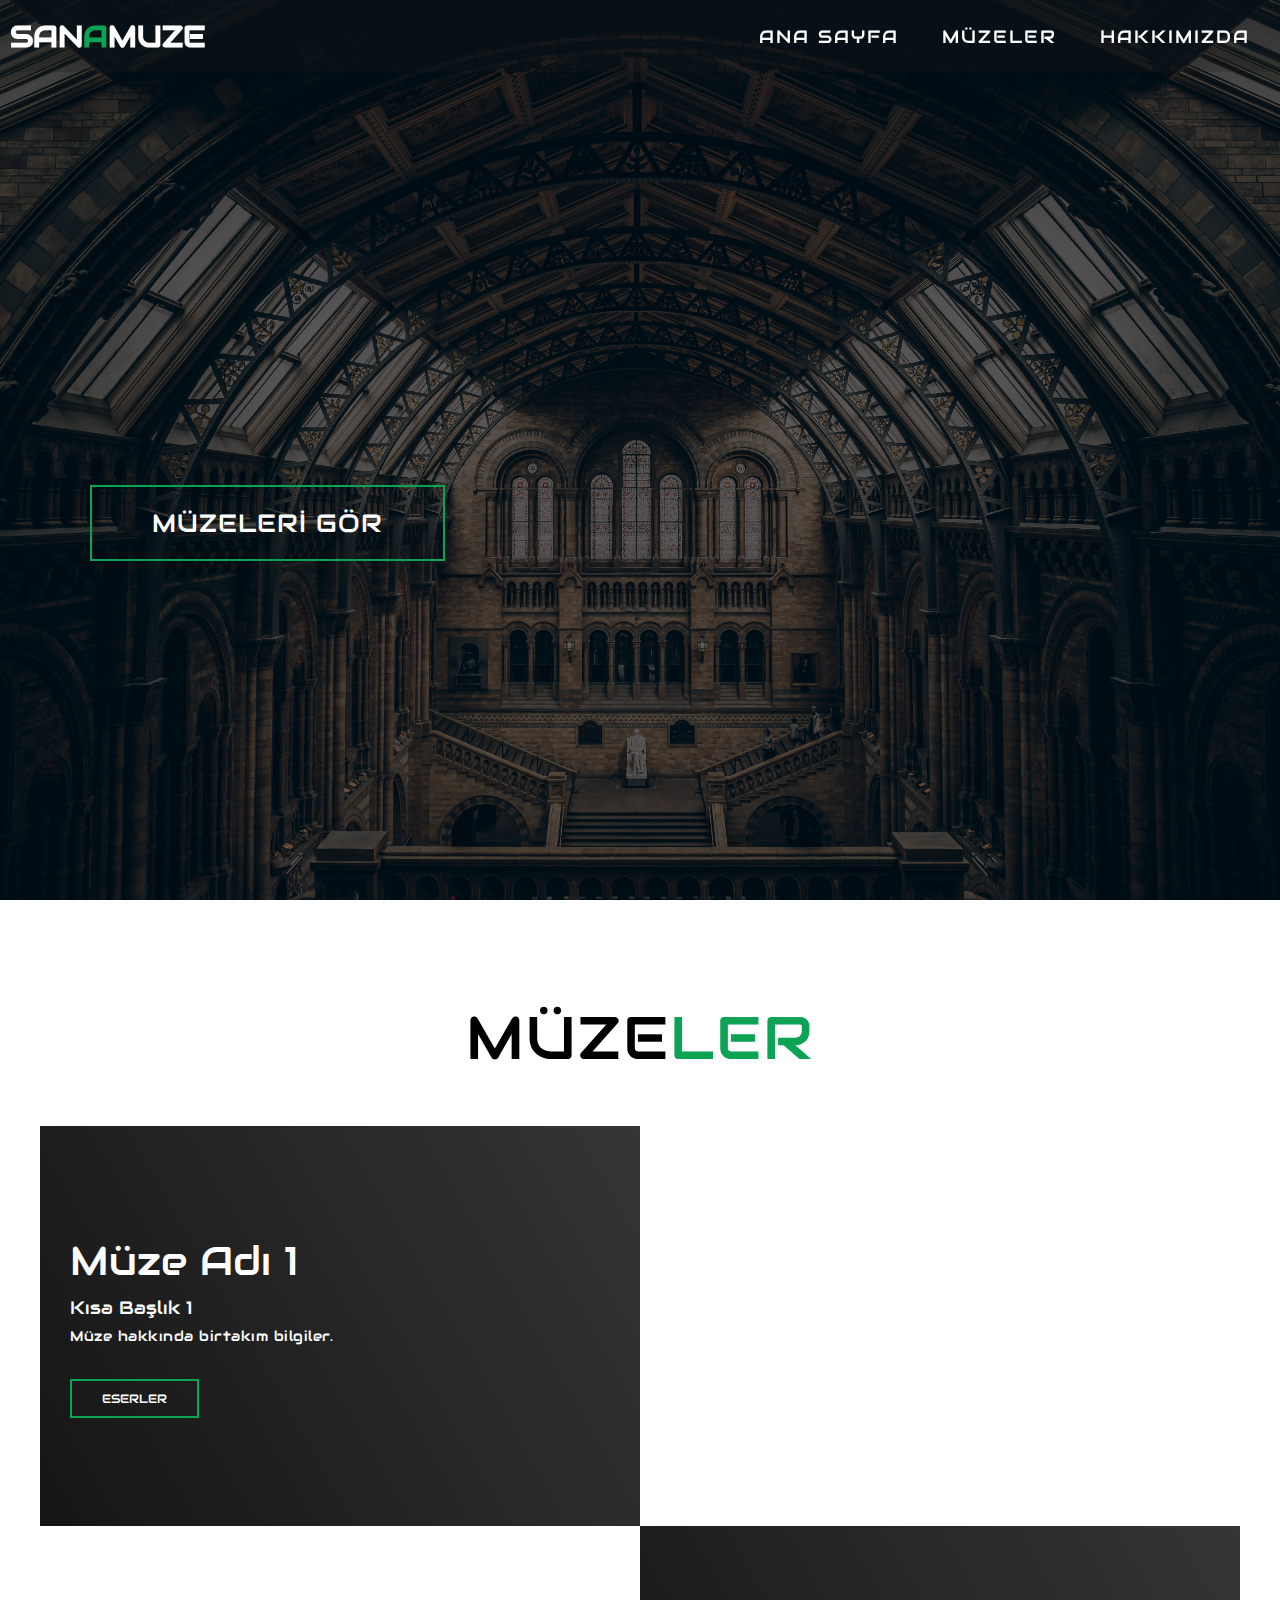
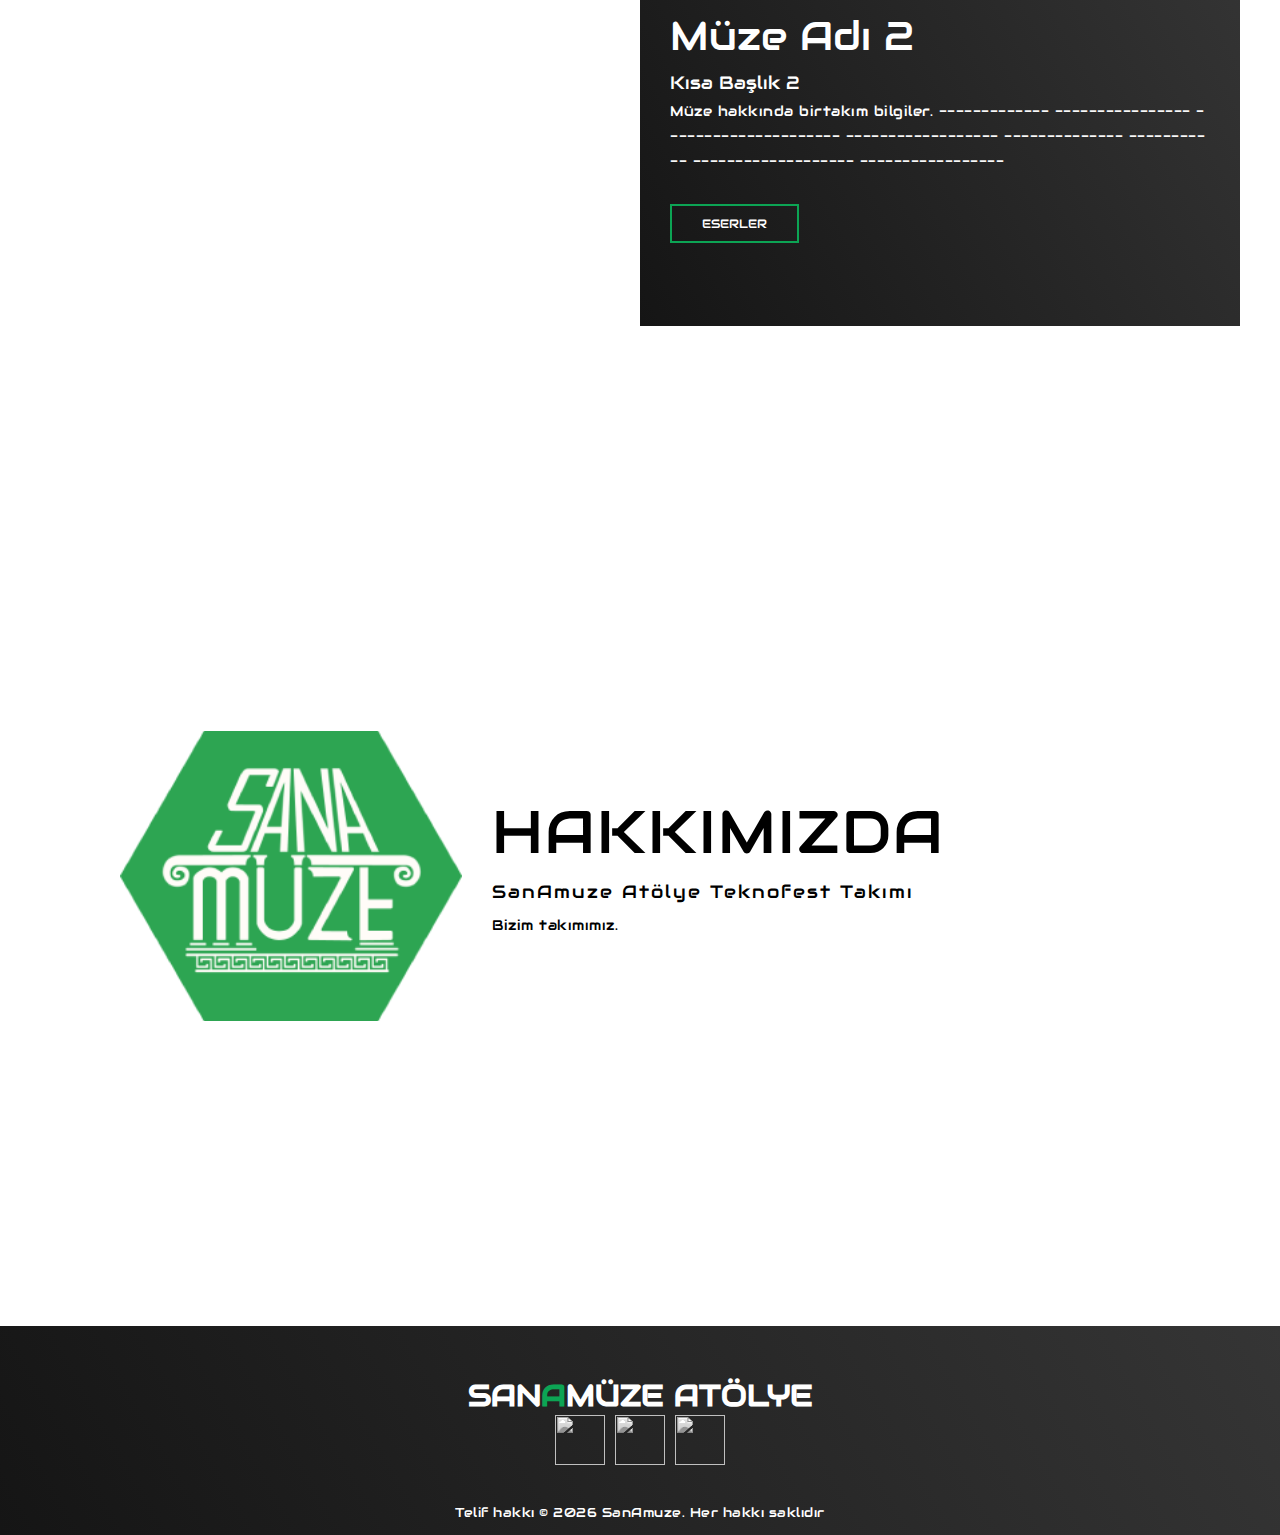
==== index.html @ 52600f87 "Bug fixed." ====
<html lang="tr">

<head>
  <meta charset="UTF-8">
  <meta http-equiv="X-UA-Compatible" content="IE=edge">
  <meta name="viewport" content="width=device-width, initial-scale=1.0">
  <link rel="stylesheet" href="./css/style.css">

  <title>SanAmuze</title>
</head>

<body>
  <!-- Header -->
  <section id="header">
    <div class="header container">
      <div class="nav-bar">
        <div class="brand">
          <a href="#home">
            <h1>San<span>A</span>muze</h1>
          </a>
        </div>
        <div class="nav-list">
          <div class="hamburger">
            <div class="bar"></div>
          </div>
          <ul>
            <li><a href="#home" data-after="Ana Sayfa">Ana Sayfa</a></li>
            <li><a href="#museums" data-after="Müzeler">Müzeler</a></li>
            <li><a href="#about" data-after="Hakkımızda">Hakkımızda</a></li>
          </ul>
        </div>
      </div>
    </div>
  </section>
  <!-- End Header -->

  <!-- Home Section  -->
  <section id="home">
    <div class="home container">
      <div>
        <h1>SANAMUZE <span></span></h1>
        <h1 style="font-size: 2rem;">Tarihin Teknoloji ile Buluşması <span></span></h1>
        <a href="#museums" type="button" class="btn">Müzeleri Gör</a>
      </div>
    </div>
  </section>
  <!-- End Home Section  -->

  <!-- Museums Section -->
  <section id="museums">
    <div class="museums container">
      <div class="museums-header">
        <h1 class="section-title">MÜZE<span>LER</span></h1>
      </div>
      <div class="all-museums">
        <div class="museum-item">
          <div class="museum-info">
            <h1>Müze Adı 1</h1>
            <h2>Kısa Başlık 1</h2>
            <p>Müze hakkında birtakım bilgiler.</p>
            <a href="#museums" id="btn1" class="btn2" type="button">Eserler</a>
          </div>
          <div class="museum-img">
            <iframe allow="accelerometer; autoplay; clipboard-write; encrypted-media; gyroscope; picture-in-picture; vr"
              allowfullscreen="true" allowvr="true" frameborder="0" mozallowfullscreen="true"
              src="https://www.klapty.com/tour/tunnel/hYz0einTLQ" style="height: 100%; width: 100%;"
              webkitallowfullscreen="true">
            </iframe>
          </div>
        </div>
        <div class="museum-item">
          <div class="museum-info">
            <h1>Müze Adı 2</h1>
            <h2>Kısa Başlık 2</h2>
            <p>Müze hakkında birtakım bilgiler. ------------- ---------------- ---------------------
              ------------------
              -------------- ----------- ------------------- -----------------</p>
            <a href="#museums" id="btn2" class="btn2" type="button">Eserler</a>
          </div>
          <div class="museum-img">
            <iframe allow="accelerometer; autoplay; clipboard-write; encrypted-media; gyroscope; picture-in-picture; vr"
              allowfullscreen="true" allowvr="true" frameborder="0" mozallowfullscreen="true"
              src="https://www.klapty.com/tour/tunnel/hWx0rZMpdG" style="height: 100%; width: 100%;"
              webkitallowfullscreen="true">
            </iframe>
          </div>
        </div>
      </div>
    </div>
  </section>
  <!-- End Museums Section -->

  <!-- About Section -->
  <section id="about">
    <div class="about container">
      <div class="col-left">
        <div class="about-img">
          <img src="./assets/images/logo.png">
        </div>
      </div>
      <div class="col-right">
        <h1 class="section-title">Hakkımızda</h1>
        <h2>SanAmuze Atölye Teknofest Takımı</h2>
        <p>Bizim takımımız.
        </p>
      </div>
    </div>
  </section>
  <!-- End About Section -->

  <!-- Footer -->
  <section id="footer">
    <div class="footer container">
      <div class="brand">
        <h1>San<span>A</span>müze Atölye</h1>
      </div>
      <div class="social-icon">
        <div class="social-item">
          <a href="#"><img src="https://img.icons8.com/bubbles/100/000000/facebook-new.png" /></a>
        </div>
        <div class="social-item">
          <a href="#"><img src="https://img.icons8.com/bubbles/100/000000/instagram-new.png" /></a>
        </div>
        <div class="social-item">
          <a href="#"><img src="https://img.icons8.com/bubbles/100/000000/twitter.png" /></a>
        </div>
      </div>
      <p>Telif hakkı &copy;
        <script>
          var CurrentYear = new Date().getFullYear()
          document.write(CurrentYear)
        </script> SanAmuze. Her hakkı saklıdır
      </p>
    </div>
  </section>
  <!-- End Footer -->

  <!-- The Modal -->
  <div id="modal1" class="modal">
    <!-- Modal content -->
    <div class="modal-content">
      <span class="close">&times;</span>
      <div style="margin-left: 10%;">
        <div style="display: flex; flex-direction: row;">
          <model-viewer id="mv-demo" shadow-intensity="1" src="./assets/untitled.glb" alt="A 3D model of an astronaut"
            auto-rotate camera-controls style="height: 350px; width: 350px;"></model-viewer>
          <div style="margin: 5%">
            <h1>Başlık</h1>
            <p>Açıklama</p>
          </div>
        </div>
        <div style="display: flex; flex-direction: row;">
          <model-viewer id="mv-demo" shadow-intensity="1" src="./assets/m1.glb" alt="A 3D model of an astronaut"
            auto-rotate camera-controls style="height: 350px; width: 350px;"></model-viewer>
          <div style="margin: 5%">
            <h1>Başlık</h1>
            <p>Açıklama</p>
          </div>
        </div>
        <div style="display: flex; flex-direction: row;">
          <model-viewer id="mv-demo" shadow-intensity="1" src="./assets/m2.glb" alt="A 3D model of an astronaut"
            auto-rotate camera-controls style="height: 350px; width: 350px;"></model-viewer>
          <div style="margin: 5%">
            <h1>Başlık</h1>
            <p>Açıklama</p>
          </div>
        </div>
      </div>
    </div>
  </div>
  <!-- Modal End -->

  <script src="./js/app.js"></script>
  <script type="module" src="https://unpkg.com/@google/model-viewer/dist/model-viewer.min.js"></script>
  <script nomodule src="https://unpkg.com/@google/model-viewer/dist/model-viewer-legacy.js"></script>
</body>

</html>
---- css/style.css ----
@import url("https://fonts.googleapis.com/css2?family=Audiowide&display=swap");
* {
  padding: 0;
  margin: 0;
  box-sizing: border-box;
}
html {
  font-size: 10px;
  font-family: "Audiowide", cursive;
  scroll-behavior: smooth;
}

a {
  text-decoration: none;
}
.container {
  min-height: 100vh;
  width: 100%;
  display: flex;
  align-items: center;
  justify-content: center;
}
img {
  height: 100%;
  width: 100%;
  object-fit: cover;
}
p {
  color: black;
  font-size: 1.4rem;
  margin-top: 5px;
  line-height: 2.5rem;
  font-weight: 300;
  letter-spacing: 0.05rem;
}
.section-title {
  font-size: 4rem;
  font-weight: 300;
  color: black;
  margin-bottom: 10px;
  text-transform: uppercase;
  letter-spacing: 0.2rem;
  text-align: center;
}
.section-title span {
  color: #0ca454;
}

.btn {
  display: inline-block;
  padding: 10px 30px;
  color: white;
  background-color: transparent;
  border: 2px solid #0ca454;
  font-size: 2rem;
  text-transform: uppercase;
  letter-spacing: 0.1rem;
  margin-top: 30px;
  transition: 0.3s ease;
  transition-property: background-color, color;
}
.btn:hover {
  color: white;
  background-color: #0ca454;
}

.btn2 {
  display: inline-block;
  color: white;
  padding: 10px 30px;
  background-color: transparent;
  border: 2px solid #0ca454;
  font-size: 1.2rem;
  text-transform: uppercase;
  margin-top: 30px;
  transition: 0.3s ease;
  transition-property: bakcground-color, color;
}
.btn2:hover {
  color: white;
  background-color: #0ca454;
}

.brand h1 {
  font-size: 3rem;
  text-transform: uppercase;
  color: white;
}
.brand h1 span {
  color: #0ca454;
}

/* Header section */
#header {
  position: fixed;
  z-index: 1000;
  left: 0;
  top: 0;
  width: 100vw;
  height: auto;
}
#header .header {
  min-height: 8vh;
  background-color: rgba(31, 30, 30, 0.24);
  transition: 0.3s ease background-color;
}
#header .nav-bar {
  display: flex;
  align-items: center;
  justify-content: space-between;
  width: 100%;
  height: 100%;
  max-width: 1300px;
  padding: 0 10px;
}
#header .nav-list ul {
  list-style: none;
  position: absolute;
  background-color: rgb(31, 30, 30);
  width: 100vw;
  height: 100vh;
  left: 100%;
  top: 0;
  display: flex;
  flex-direction: column;
  justify-content: center;
  align-items: center;
  z-index: 1;
  overflow-x: hidden;
  transition: 0.5s ease left;
}
#header .nav-list ul.active {
  left: 0%;
}
#header .nav-list ul a {
  font-size: 2.5rem;
  font-weight: 500;
  letter-spacing: 0.2rem;
  text-decoration: none;
  color: white;
  text-transform: uppercase;
  padding: 20px;
  display: block;
}
#header .nav-list ul a::after {
  content: attr(data-after);
  position: absolute;
  top: 50%;
  left: 50%;
  transform: translate(-50%, -50%) scale(0);
  color: rgba(254, 240, 255, 0.021);
  font-size: 13rem;
  letter-spacing: 50px;
  z-index: -1;
  transition: 0.3s ease letter-spacing;
}
#header .nav-list ul li:hover a::after {
  transform: translate(-50%, -50%) scale(1);
  letter-spacing: initial;
}
#header .nav-list ul li:hover a {
  color: #0ca454;
}
#header .hamburger {
  height: 60px;
  width: 60px;
  display: inline-block;
  border: 3px solid white;
  border-radius: 50%;
  position: relative;
  display: flex;
  align-items: center;
  justify-content: center;
  z-index: 100;
  cursor: pointer;
  transform: scale(0.8);
  margin-right: 20px;
}
#header .hamburger:after {
  position: absolute;
  content: "";
  height: 100%;
  width: 100%;
  border-radius: 50%;
  border: 3px solid white;
  animation: hamburger_puls 1s ease infinite;
}
#header .hamburger .bar {
  height: 2px;
  width: 30px;
  position: relative;
  background-color: white;
  z-index: -1;
}
#header .hamburger .bar::after,
#header .hamburger .bar::before {
  content: "";
  position: absolute;
  height: 100%;
  width: 100%;
  left: 0;
  background-color: white;
  transition: 0.3s ease;
  transition-property: top, bottom;
}
#header .hamburger .bar::after {
  top: 8px;
}
#header .hamburger .bar::before {
  bottom: 8px;
}
#header .hamburger.active .bar::before {
  bottom: 0;
}
#header .hamburger.active .bar::after {
  top: 0;
}
/* End Header section */

/* Home Section */
#home {
  background-image: url(../assets/images/bg.jpg);
  background-size: cover;
  background-position: top center;
  position: relative;
  z-index: 1;
}
#home::after {
  content: "";
  position: absolute;
  left: 0;
  top: 0;
  height: 100%;
  width: 100%;
  background-color: black;
  opacity: 0.6;
  z-index: -1;
}
#home .home {
  max-width: 1200px;
  margin: 0 auto;
  padding: 0 50px;
  justify-content: flex-start;
}
#home h1 {
  display: block;
  width: fit-content;
  font-size: 4rem;
  position: relative;
  color: transparent;
  animation: text_reveal 0.5s ease forwards;
  animation-delay: 1s;
}
#home h1:nth-child(1) {
  animation-delay: 1s;
}
#home h1:nth-child(2) {
  animation-delay: 2s;
}
#home h1:nth-child(3) {
  animation: text_reveal_name 0.5s ease forwards;
  animation-delay: 3s;
}
#home h1 span {
  position: absolute;
  top: 0;
  left: 0;
  height: 100%;
  width: 0;
  background-color: #0ca454;
  animation: text_reveal_box 1s ease;
  animation-delay: 0.5s;
}
#home h1:nth-child(1) span {
  animation-delay: 0.5s;
}
#home h1:nth-child(2) span {
  animation-delay: 1.5s;
}
#home h1:nth-child(3) span {
  animation-delay: 2.5s;
}
/* End Home Section */

/* Museums section */
#museums .museums {
  flex-direction: column;
  max-width: 1200px;
  margin: 0 auto;
  padding: 100px 0;
}
#museums .museums-header h1 {
  margin-bottom: 50px;
}
#museums .all-museums {
  display: flex;
  align-items: center;
  justify-content: center;
  flex-direction: column;
}
#museums .museum-item {
  display: flex;
  align-items: center;
  justify-content: center;
  flex-direction: column;
  width: 80%;
  margin: 20px auto;
  overflow: hidden;
  border-radius: 10px;
}
#museums .museum-info {
  padding: 30px;
  flex-basis: 50%;
  height: 100%;
  display: flex;
  align-items: flex-start;
  justify-content: center;
  flex-direction: column;
  background-image: linear-gradient(60deg, #151515 0%, #353535 100%);
  color: white;
}
#museums .museum-info h1 {
  font-size: 4rem;
  font-weight: 500;
}
#museums .museum-info h2 {
  font-size: 1.8rem;
  font-weight: 500;
  margin-top: 10px;
}
#museums .museum-info p {
  color: white;
}
#museums .museum-img {
  flex-basis: 50%;
  height: 300px;
  overflow: hidden;
  position: relative;
}
#museums .museum-img:after {
  /* content: ''; */
  position: absolute;
  left: 0;
  top: 0;
  height: 100%;
  width: 100%;
  /* background-image: linear-gradient(60deg, #29323c 0%, #485563 100%); */
  /* opacity: 0.7; */
}
#museums .museum-img img {
  transition: 0.3s ease transform;
}
#museums .museum-item:hover .museum-img img {
  transform: scale(1.1);
}
/* End Museums section */
#works .works {
  flex-direction: column;
  max-width: 1200px;
  margin: 0 auto;
  padding: 100px 0;
}
#works .works-item {
  background-color: #151515;
  width: 80%;
}
/* About Section */
#about .about {
  flex-direction: column-reverse;
  text-align: center;
  max-width: 1200px;
  margin: 0 auto;
  padding: 100px 20px;
}
#about .col-left {
  width: 260px;
  height: 360px;
}
#about .col-right {
  width: 100%;
}
#about .col-right h2 {
  font-size: 1.8rem;
  font-weight: 500;
  letter-spacing: 0.2rem;
  margin-bottom: 10px;
}
#about .col-right p {
  margin-bottom: 20px;
}
#about .col-right .btn {
  color: black;
  margin-bottom: 50px;
  padding: 10px 20px;
  font-size: 2rem;
}
#about .col-left .about-img {
  height: 100%;
  width: 100%;
  position: relative;
  /* border: 10px solid white; */
}
/* #about .col-left .about-img::after {
	content: '';
	position: absolute;
	left: -33px;
	top: 19px;
	height: 98%;
	width: 98%;
	border: 7px solid #0ca454;
	z-index: -1;
} */
/* End About Section */

/* Footer */
#footer {
  background-image: linear-gradient(60deg, #151515 0%, #353535 100%);
}
#footer .footer {
  min-height: 200px;
  flex-direction: column;
  padding-top: 50px;
  padding-bottom: 10px;
}
#footer h2 {
  color: white;
  font-weight: 500;
  font-size: 1.8rem;
  letter-spacing: 0.1rem;
  margin-top: 10px;
  margin-bottom: 10px;
}
#footer .social-icon {
  display: flex;
  margin-bottom: 30px;
}
#footer .social-item {
  height: 50px;
  width: 50px;
  margin: 0 5px;
}
#footer .social-item img {
  filter: grayscale(1);
  transition: 0.3s ease filter;
}
#footer .social-item:hover img {
  filter: grayscale(0);
}
#footer p {
  color: white;
  font-size: 1.3rem;
}
/* End Footer */

/* Modal*/
.modal {
  display: none;
  position: fixed;
  z-index: 1;
  padding-top: 100px;
  left: 0;
  top: 0;
  width: 100%;
  height: 100%;
  overflow: auto;
  background-color: rgb(0, 0, 0);
  background-color: rgba(0, 0, 0, 0.4);
}

.modal-content {
  background-color: #fefefe;
  margin: auto;
  padding: 20px;
  border: 1px solid #888;
  width: 80%;
}

.close {
  color: #aaaaaa;
  float: right;
  font-size: 28px;
  font-weight: bold;
}

.close:hover,
.close:focus {
  color: #000;
  text-decoration: none;
  cursor: pointer;
}
/* Modal End*/

/* Keyframes */
@keyframes hamburger_puls {
  0% {
    opacity: 1;
    transform: scale(1);
  }
  100% {
    opacity: 0;
    transform: scale(1.4);
  }
}
@keyframes text_reveal_box {
  50% {
    width: 100%;
    left: 0;
  }
  100% {
    width: 0;
    left: 100%;
  }
}
@keyframes text_reveal {
  100% {
    color: white;
  }
}
@keyframes text_reveal_name {
  100% {
    color: #0ca454;
    font-weight: 500;
  }
}
/* End Keyframes */

/* Media Query For Tablet */
@media only screen and (min-width: 768px) {
  .btn {
    font-size: 2.5rem;
    padding: 20px 60px;
  }
  h1.section-title {
    font-size: 6rem;
  }

  /* Home */
  #home h1 {
    font-size: 7rem;
  }
  /* End Home */

  /* Museums */
  #museums .museum-item {
    flex-direction: row;
  }
  #museums .museum-item:nth-child(even) {
    flex-direction: row-reverse;
  }
  #museums .museum-item {
    height: 400px;
    margin: 0;
    width: 100%;
    border-radius: 0;
  }
  #museums .all-museums .museum-info {
    height: 100%;
  }
  #museums .all-museums .museum-img {
    height: 100%;
  }
  /* End Museums */

  /* About */
  #about .about {
    flex-direction: row;
  }
  #about .col-left {
    width: 600px;
    height: 290px;
    padding-left: 60px;
  }
  #about .about .col-left .about-img::after {
    left: -45px;
    top: 34px;
    height: 98%;
    width: 98%;
    border: 10px solid #0ca454;
  }
  #about .col-right {
    text-align: left;
    padding: 30px;
  }
  #about .col-right h1 {
    text-align: left;
  }
  /* End About */
}
/* End Media Query For Tablet */

/* Media Query For Desktop */
@media only screen and (min-width: 1200px) {
  /* header */
  #header .hamburger {
    display: none;
  }
  #header .nav-list ul {
    position: initial;
    display: block;
    height: auto;
    width: fit-content;
    background-color: transparent;
  }
  #header .nav-list ul li {
    display: inline-block;
  }
  #header .nav-list ul li a {
    font-size: 1.8rem;
  }
  #header .nav-list ul a:after {
    display: none;
  }
  /* End header */
}
/* End  Media Query For Desktop */
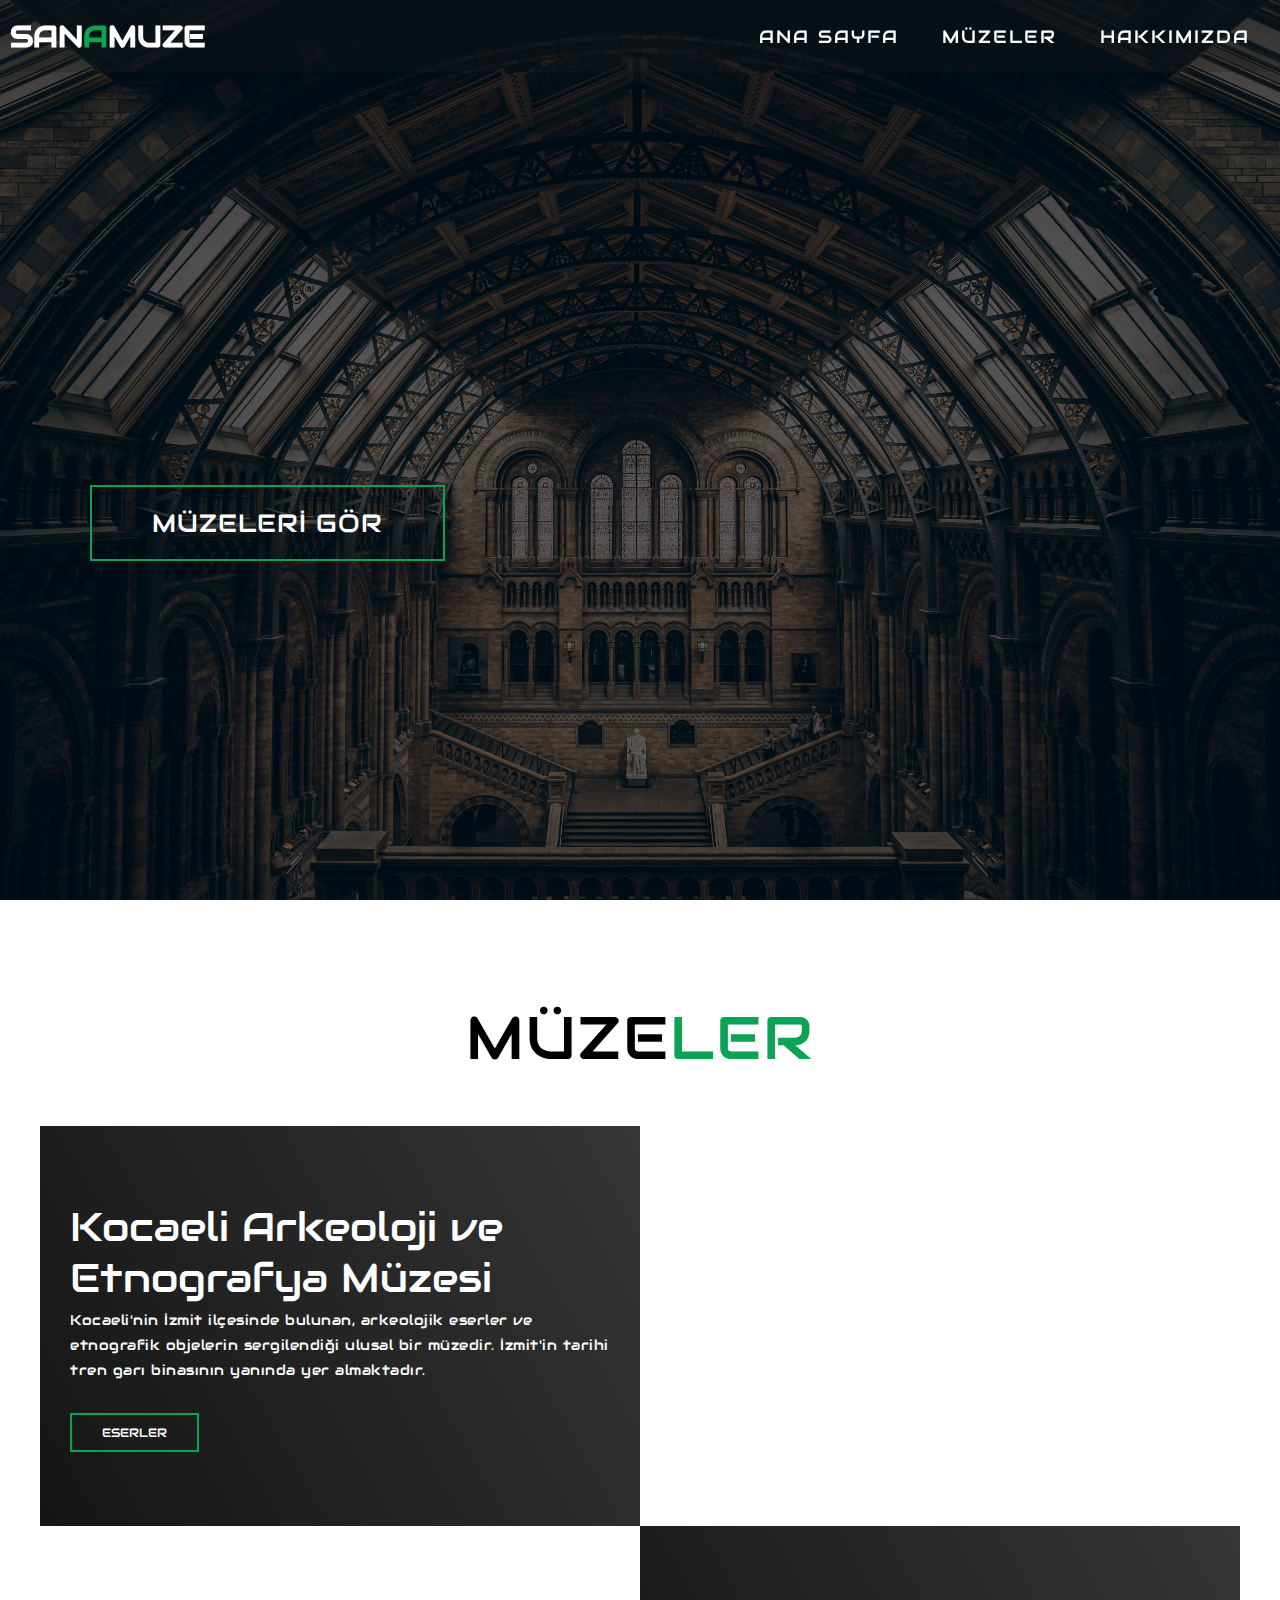
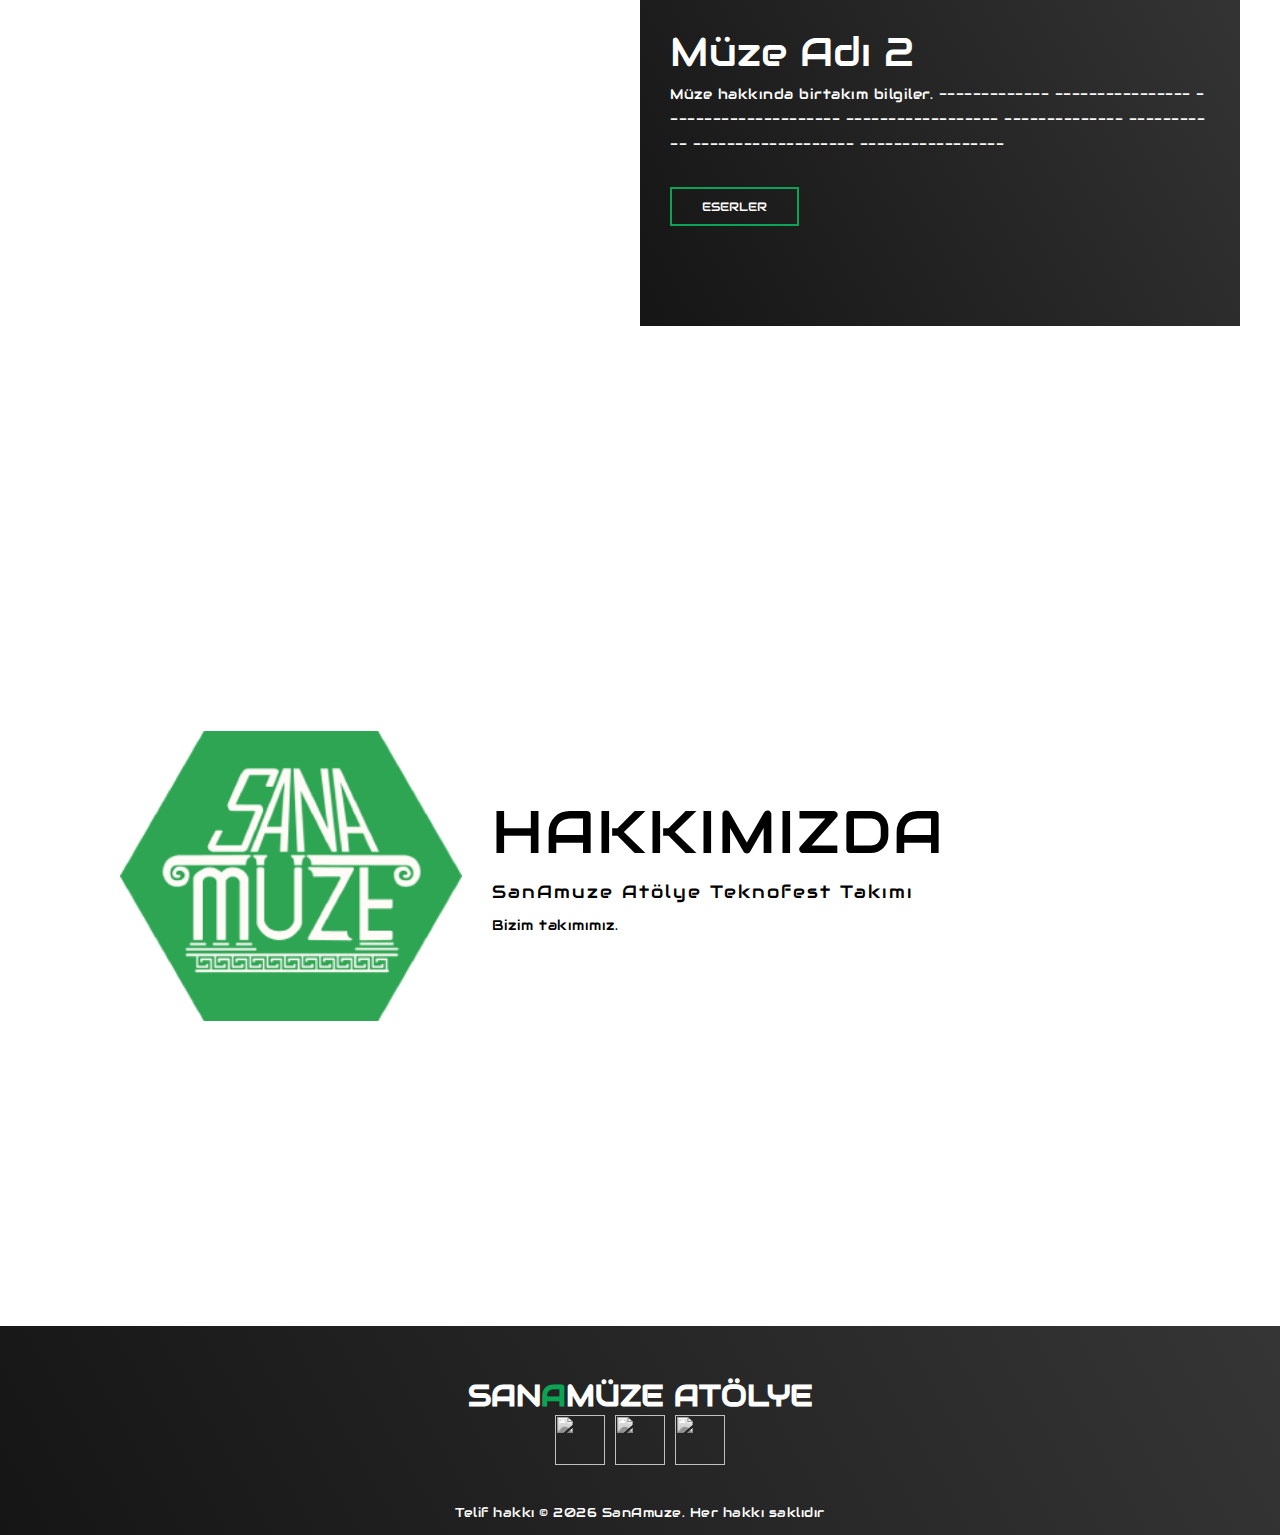
==== commit ce4f131a: "Added new glb files." ====
--- a/index.html
+++ b/index.html
@@ -55,9 +55,9 @@
       <div class="all-museums">
         <div class="museum-item">
           <div class="museum-info">
-            <h1>Müze Adı 1</h1>
-            <h2>Kısa Başlık 1</h2>
-            <p>Müze hakkında birtakım bilgiler.</p>
+            <h1>Kocaeli Arkeoloji ve Etnografya Müzesi</h1>
+            <p> Kocaeli'nin İzmit ilçesinde bulunan, arkeolojik eserler ve etnografik objelerin sergilendiği ulusal bir
+              müzedir. İzmit'in tarihi tren garı binasının yanında yer almaktadır.</p>
             <a href="#museums" id="btn1" class="btn2" type="button">Eserler</a>
           </div>
           <div class="museum-img">
@@ -71,7 +71,6 @@
         <div class="museum-item">
           <div class="museum-info">
             <h1>Müze Adı 2</h1>
-            <h2>Kısa Başlık 2</h2>
             <p>Müze hakkında birtakım bilgiler. ------------- ---------------- ---------------------
               ------------------
               -------------- ----------- ------------------- -----------------</p>
@@ -142,24 +141,16 @@
       <span class="close">&times;</span>
       <div style="margin-left: 10%;">
         <div style="display: flex; flex-direction: row;">
-          <model-viewer id="mv-demo" shadow-intensity="1" src="./assets/untitled.glb" alt="A 3D model of an astronaut"
-            auto-rotate camera-controls style="height: 350px; width: 350px;"></model-viewer>
+          <model-viewer id="mv-demo" shadow-intensity="1" src="./assets/ataturk.glb" alt="A 3D model of an astronaut"
+            auto-rotate camera-controls style="height: 370px; width: 370px;"></model-viewer>
           <div style="margin: 5%">
             <h1>Başlık</h1>
             <p>Açıklama</p>
           </div>
         </div>
         <div style="display: flex; flex-direction: row;">
-          <model-viewer id="mv-demo" shadow-intensity="1" src="./assets/m1.glb" alt="A 3D model of an astronaut"
-            auto-rotate camera-controls style="height: 350px; width: 350px;"></model-viewer>
-          <div style="margin: 5%">
-            <h1>Başlık</h1>
-            <p>Açıklama</p>
-          </div>
-        </div>
-        <div style="display: flex; flex-direction: row;">
-          <model-viewer id="mv-demo" shadow-intensity="1" src="./assets/m2.glb" alt="A 3D model of an astronaut"
-            auto-rotate camera-controls style="height: 350px; width: 350px;"></model-viewer>
+          <model-viewer id="mv-demo" shadow-intensity="1" src="./assets/1.glb" alt="A 3D model of an astronaut"
+            auto-rotate camera-controls style="height: 370px; width: 370px;"></model-viewer>
           <div style="margin: 5%">
             <h1>Başlık</h1>
             <p>Açıklama</p>
@@ -171,6 +162,7 @@
   <!-- Modal End -->
 
   <script src="./js/app.js"></script>
+  <script src="./js/detection.js"></script>
   <script type="module" src="https://unpkg.com/@google/model-viewer/dist/model-viewer.min.js"></script>
   <script nomodule src="https://unpkg.com/@google/model-viewer/dist/model-viewer-legacy.js"></script>
 </body>
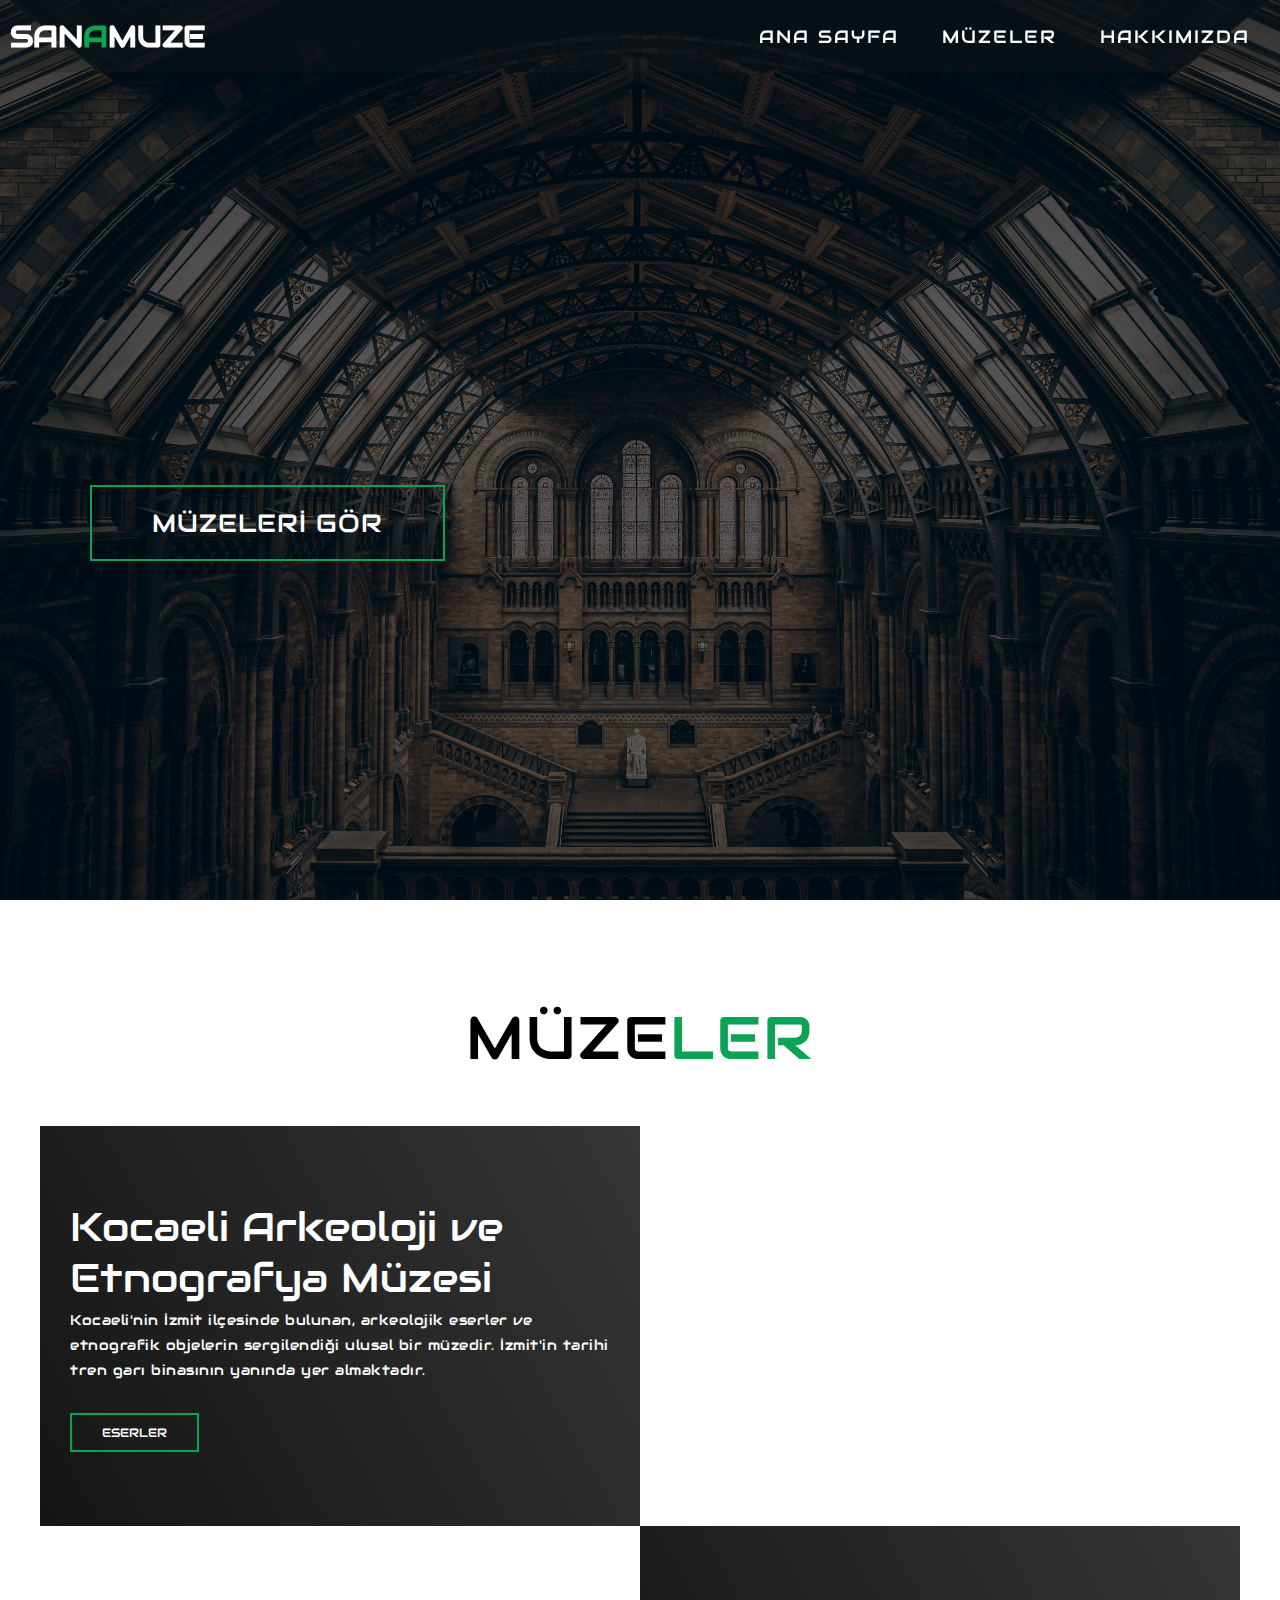
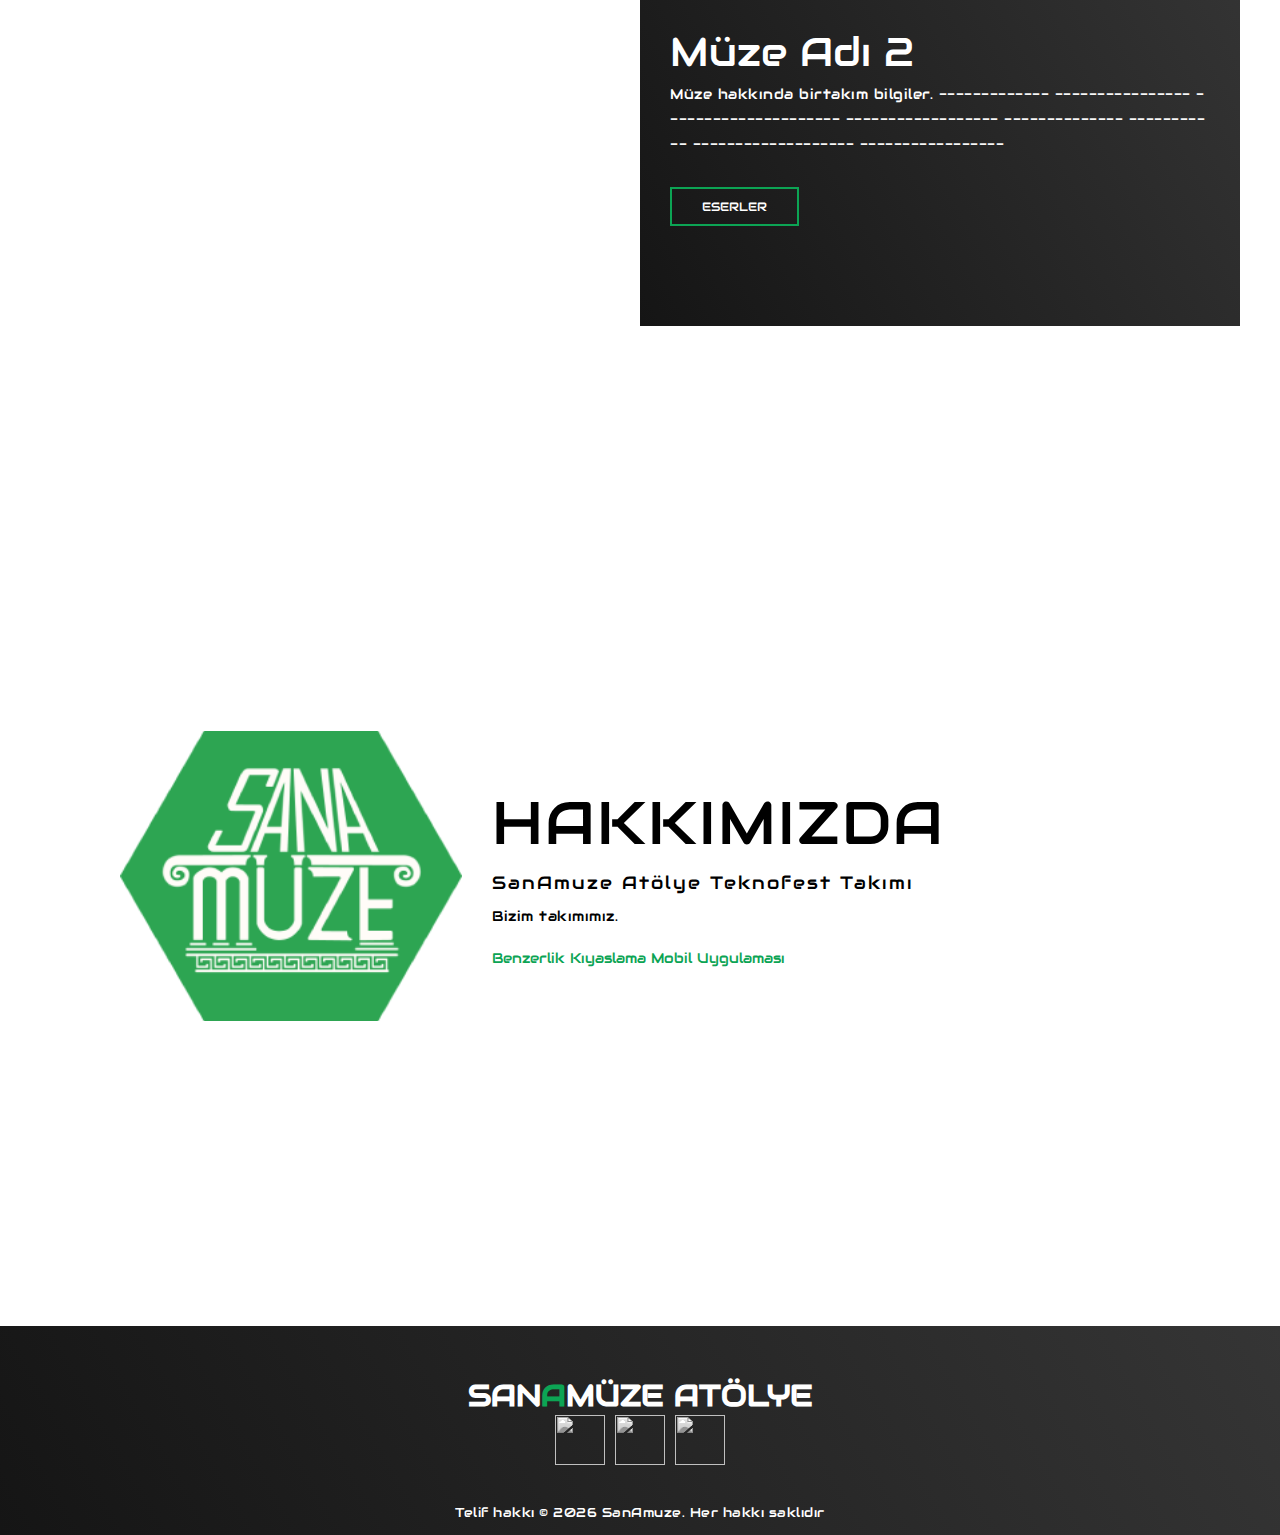
==== commit f3b8d5c1: "Orientation page created." ====
--- a/index.html
+++ b/index.html
@@ -102,6 +102,7 @@
         <h2>SanAmuze Atölye Teknofest Takımı</h2>
         <p>Bizim takımımız.
         </p>
+        <a href="orientation.html" class="about-link">Benzerlik Kıyaslama Mobil Uygulaması</a>
       </div>
     </div>
   </section>
--- a/css/style.css
+++ b/css/style.css
@@ -400,16 +400,10 @@
   position: relative;
   /* border: 10px solid white; */
 }
-/* #about .col-left .about-img::after {
-	content: '';
-	position: absolute;
-	left: -33px;
-	top: 19px;
-	height: 98%;
-	width: 98%;
-	border: 7px solid #0ca454;
-	z-index: -1;
-} */
+#about .about-link{
+  font-size: 1.4rem;
+  color: #0ca454;
+}
 /* End About Section */
 
 /* Footer */
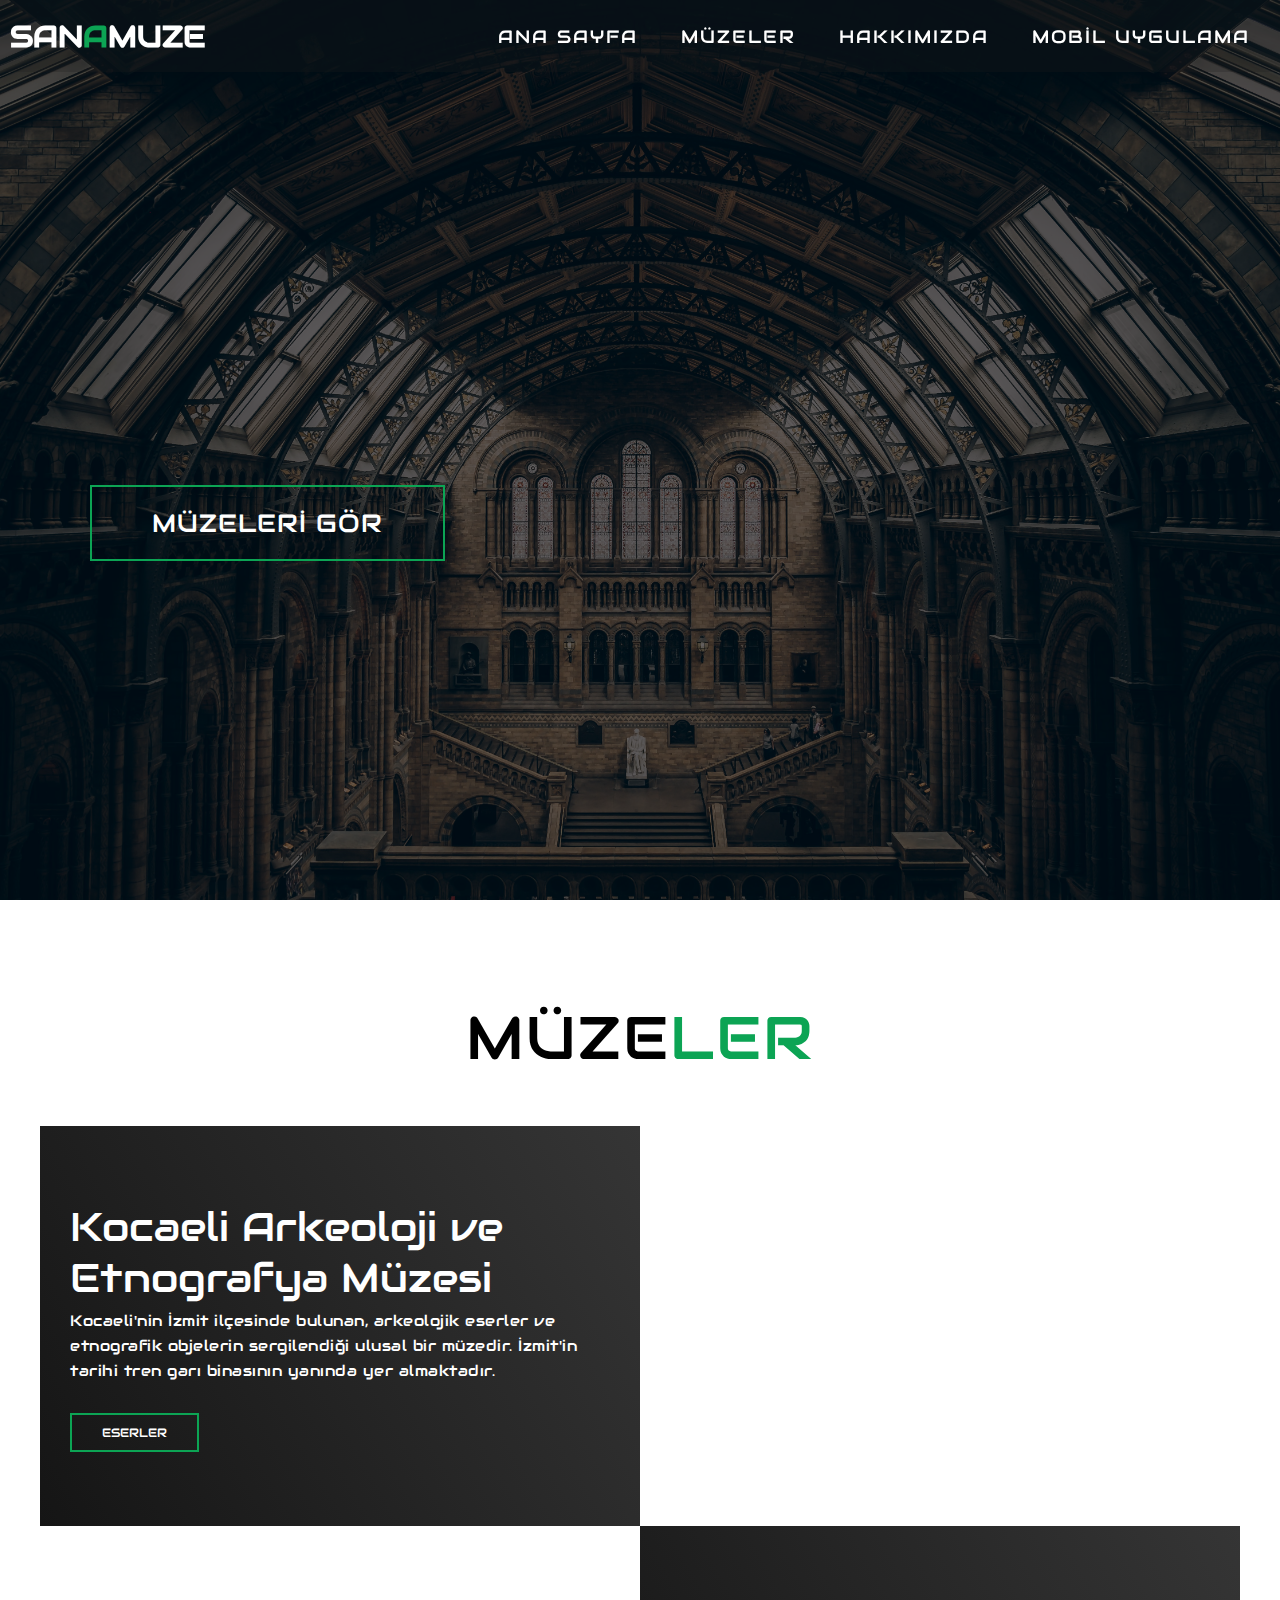
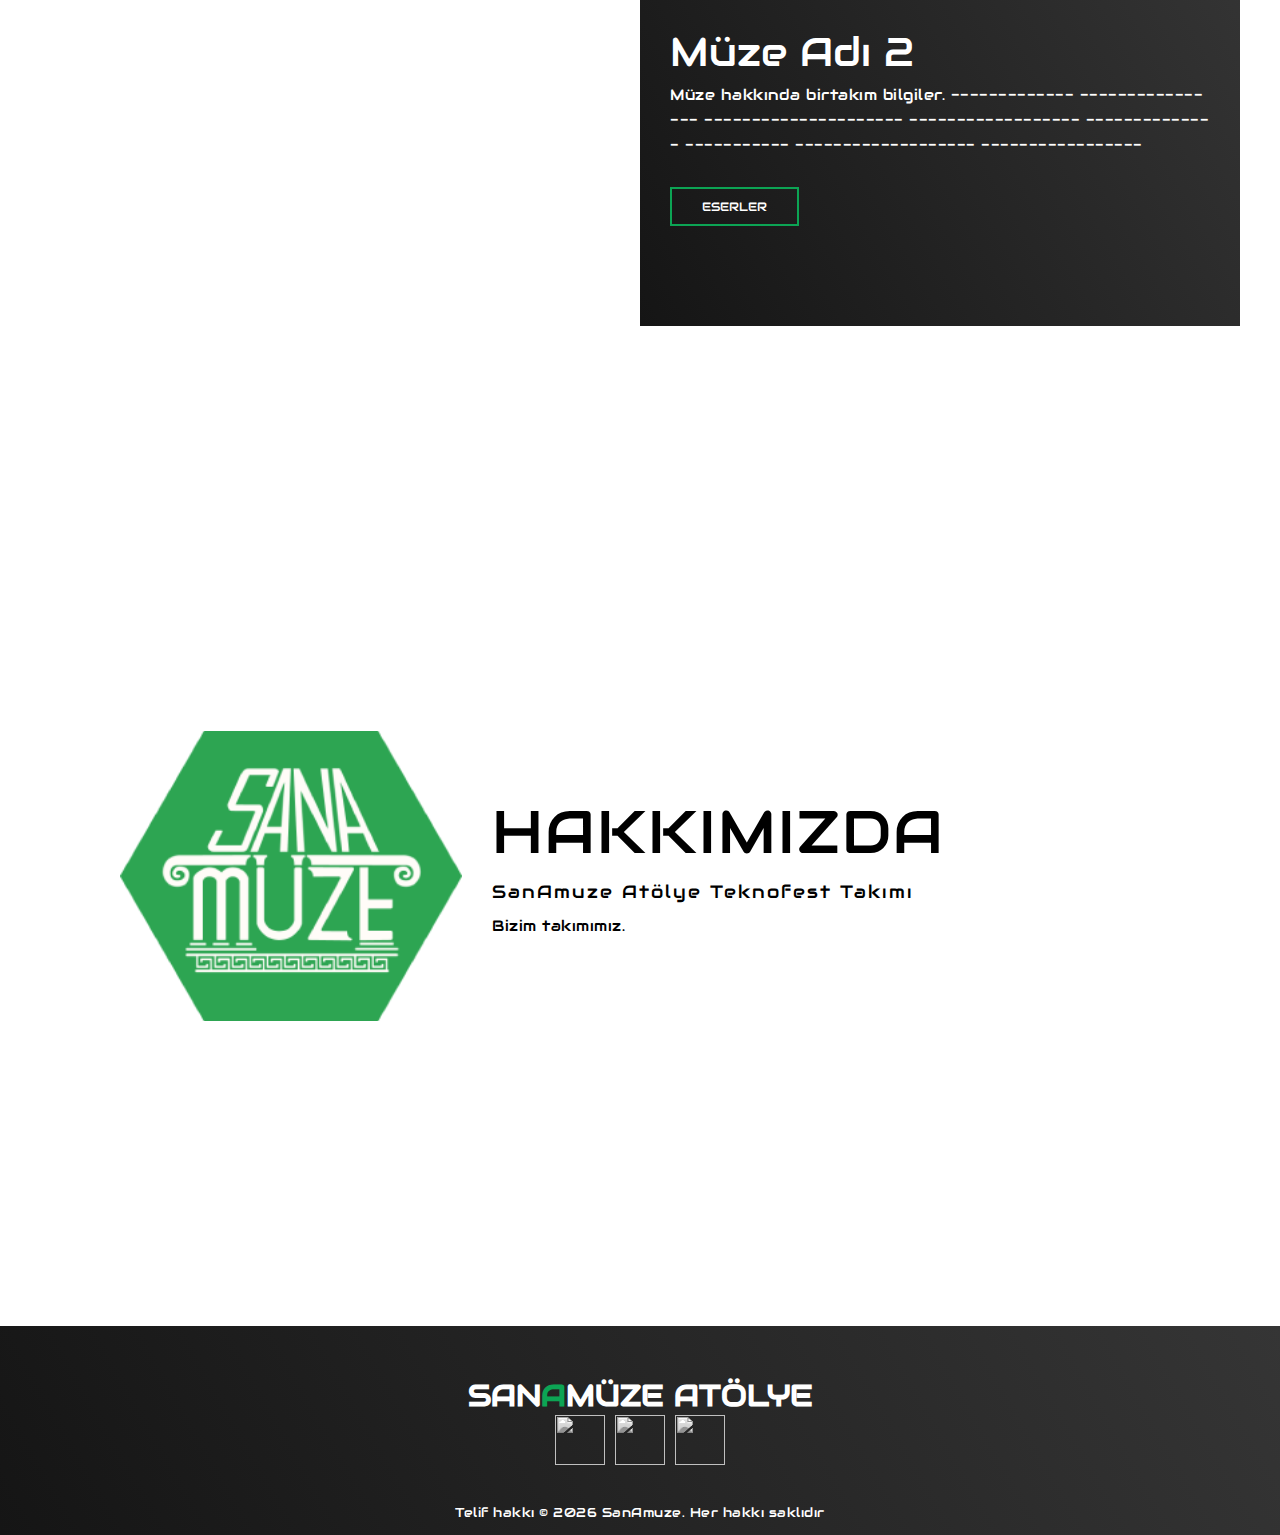
==== commit cb0f2ea7: "Fixed." ====
--- a/index.html
+++ b/index.html
@@ -27,6 +27,7 @@
             <li><a href="#home" data-after="Ana Sayfa">Ana Sayfa</a></li>
             <li><a href="#museums" data-after="Müzeler">Müzeler</a></li>
             <li><a href="#about" data-after="Hakkımızda">Hakkımızda</a></li>
+            <li><a href="orientation.html" data-after="Hakkımızda">Mobil Uygulama</a></li>
           </ul>
         </div>
       </div>
@@ -102,7 +103,6 @@
         <h2>SanAmuze Atölye Teknofest Takımı</h2>
         <p>Bizim takımımız.
         </p>
-        <a href="orientation.html" class="about-link">Benzerlik Kıyaslama Mobil Uygulaması</a>
       </div>
     </div>
   </section>
--- a/css/style.css
+++ b/css/style.css
@@ -27,7 +27,7 @@
 }
 p {
   color: black;
-  font-size: 1.4rem;
+  font-size: 1.5rem;
   margin-top: 5px;
   line-height: 2.5rem;
   font-weight: 300;
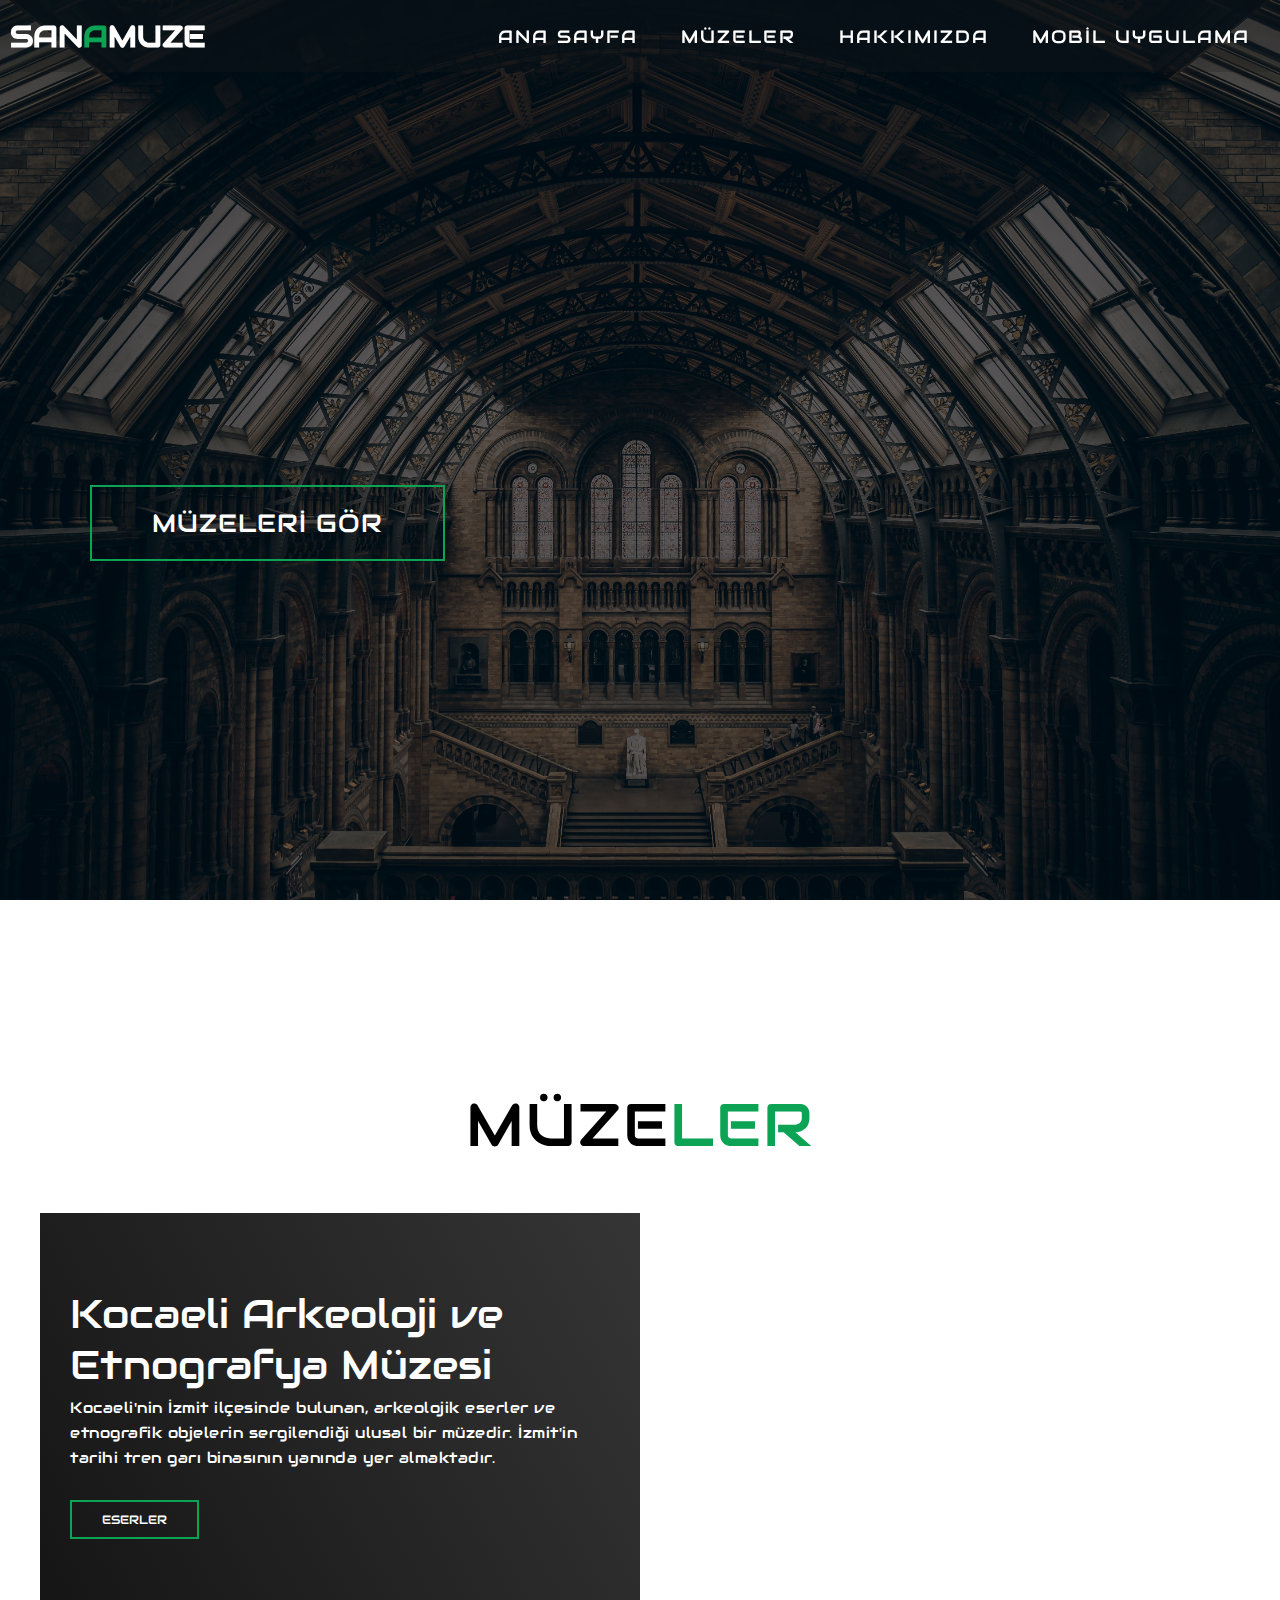
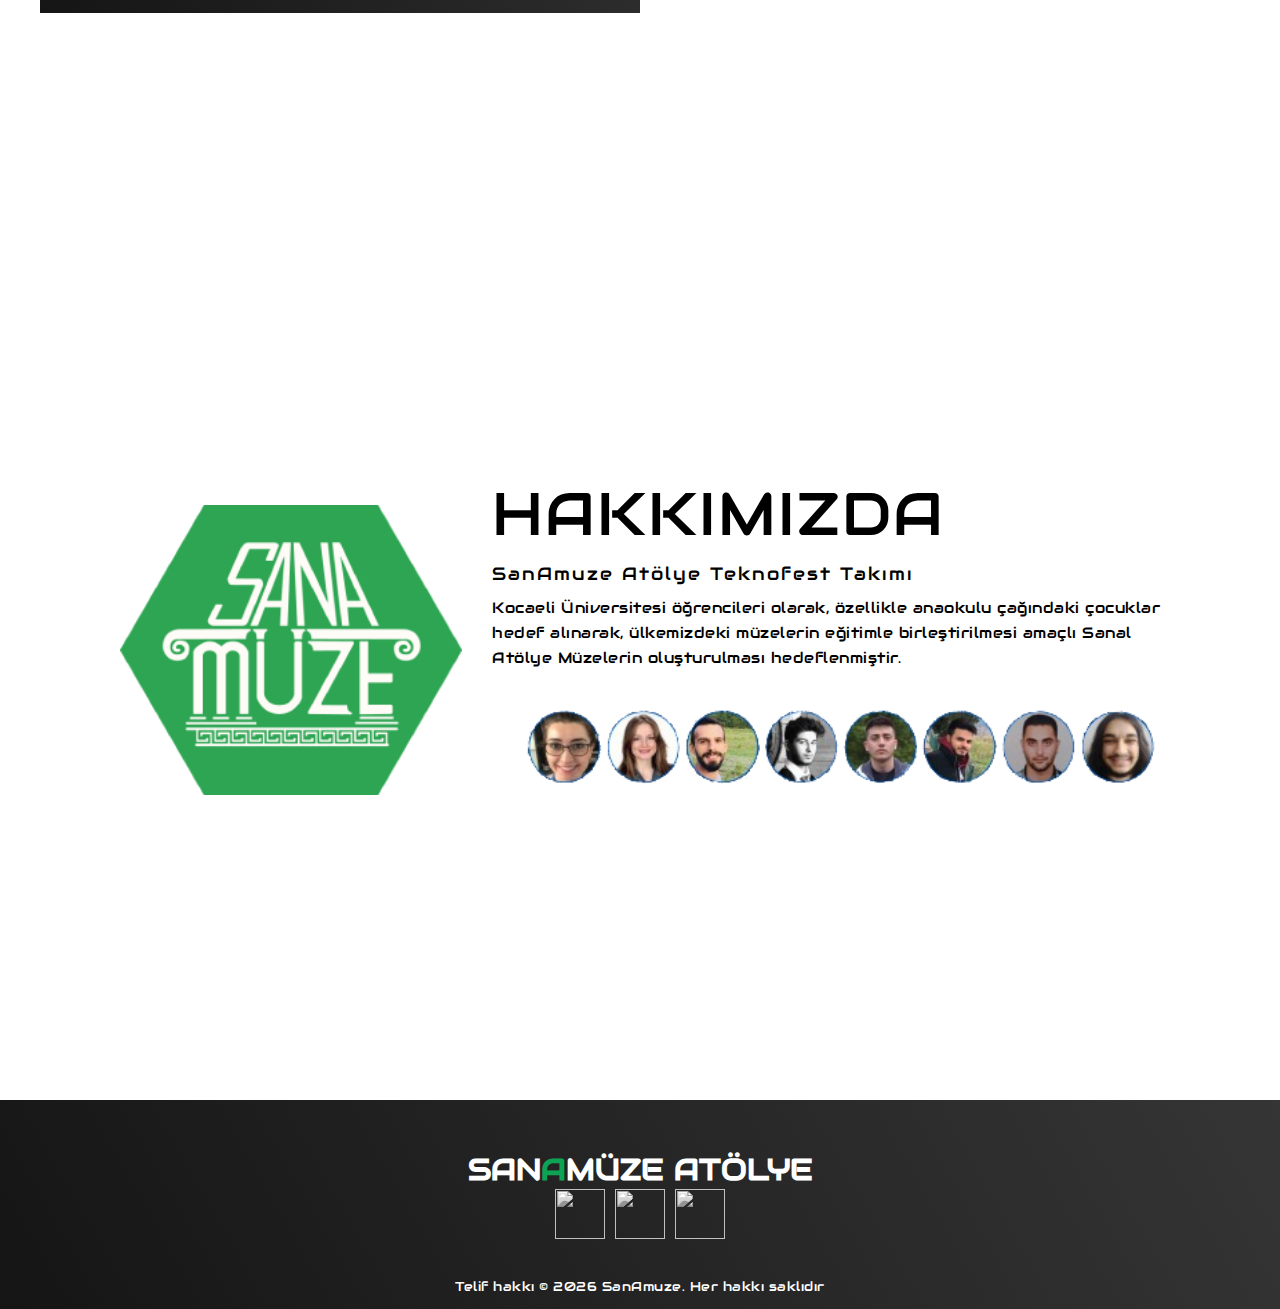
==== commit 7fa40e85: "*Changed styale of div *Added info for 3dmodels" ====
--- a/index.html
+++ b/index.html
@@ -69,22 +69,6 @@
             </iframe>
           </div>
         </div>
-        <div class="museum-item">
-          <div class="museum-info">
-            <h1>Müze Adı 2</h1>
-            <p>Müze hakkında birtakım bilgiler. ------------- ---------------- ---------------------
-              ------------------
-              -------------- ----------- ------------------- -----------------</p>
-            <a href="#museums" id="btn2" class="btn2" type="button">Eserler</a>
-          </div>
-          <div class="museum-img">
-            <iframe allow="accelerometer; autoplay; clipboard-write; encrypted-media; gyroscope; picture-in-picture; vr"
-              allowfullscreen="true" allowvr="true" frameborder="0" mozallowfullscreen="true"
-              src="https://www.klapty.com/tour/tunnel/hWx0rZMpdG" style="height: 100%; width: 100%;"
-              webkitallowfullscreen="true">
-            </iframe>
-          </div>
-        </div>
       </div>
     </div>
   </section>
@@ -101,8 +85,11 @@
       <div class="col-right">
         <h1 class="section-title">Hakkımızda</h1>
         <h2>SanAmuze Atölye Teknofest Takımı</h2>
-        <p>Bizim takımımız.
+        <p>Kocaeli Üniversitesi öğrencileri olarak, özellikle anaokulu çağındaki çocuklar hedef alınarak, ülkemizdeki
+          müzelerin eğitimle birleştirilmesi amaçlı
+          Sanal Atölye Müzelerin oluşturulması hedeflenmiştir.
         </p>
+        <img src="./assets/images/team.png" />
       </div>
     </div>
   </section>
@@ -141,20 +128,31 @@
     <div class="modal-content">
       <span class="close">&times;</span>
       <div style="margin-left: 10%;">
-        <div style="display: flex; flex-direction: row;">
+        <div>
           <model-viewer id="mv-demo" shadow-intensity="1" src="./assets/ataturk.glb" alt="A 3D model of an astronaut"
-            auto-rotate camera-controls style="height: 370px; width: 370px;"></model-viewer>
+            auto-rotate camera-controls style="height: 500px; width: 500px;"></model-viewer>
           <div style="margin: 5%">
-            <h1>Başlık</h1>
-            <p>Açıklama</p>
+            <h1>Mustafa Kemal Atatürk</h1>
+            <p>
+              Türkiye Cumhuriyeti'nin kurucusu olan ulu önder Mustafa Kemal Atatürk, sadece Türkiye'de değil dünya
+              çapında pek çok insanın, her sene hikayesini merak ettiği en güçlü tarihi isimlerden biridir.Özellikle
+              Çanakkale'de kazandığı zafer ile I. Dünya Savaşı'nın seyrini değiştiren Mustafa Kemal Atatürk, bu savaş
+              ile beraber tüm dünya tarafından tanınmasıyla tarihe geçmiştir. I. Dünya Savaşı'nın ardından Mondros
+              Ateşkes Antlaşmasının imzalanmasıyla vatan topraklarının paylaşılacağını gören Atatürk, 19 Mayıs 1919'da
+              Samsun'a çıkarak milli mücadelenin ilk ateşini yakmıştır.</p>
           </div>
         </div>
-        <div style="display: flex; flex-direction: row;">
+        <div>
           <model-viewer id="mv-demo" shadow-intensity="1" src="./assets/1.glb" alt="A 3D model of an astronaut"
-            auto-rotate camera-controls style="height: 370px; width: 370px;"></model-viewer>
+            auto-rotate camera-controls style="height: 500px; width: 500px; align-self: center;"></model-viewer>
           <div style="margin: 5%">
-            <h1>Başlık</h1>
-            <p>Açıklama</p>
+            <h1>Büyük İskender</h1>
+            <p>M.Ö. 356’da Makedonya’nın Pella şehrinde doğdu. M.Ö. 338’de Chaeronea Savaşı’nda babasının ordusundaki
+              süvarilere komuta etti. M.Ö. 334’te Pers seferlerini yönetti. M.Ö. 326’da Hypasdes Savaşı’nda Hindistan
+              Hükümdarı Porus’u ordusundaki fillere rağmen yendi. M.Ö. 323’te Babil Sarayı’nda öldü. Büyük İskender, adı
+              Doğu efsanelerinde yaşayan, o zamanki dünyanın yarısını 13 yılda fethetmiş, Pers
+              İmparatorluğu'nun güçlü ordularını yenmiş, M.Ö. 336-323 yılları arasında Makedonya kralı ve tarihteki en
+              büyük komutanlardan biri.</p>
           </div>
         </div>
       </div>
